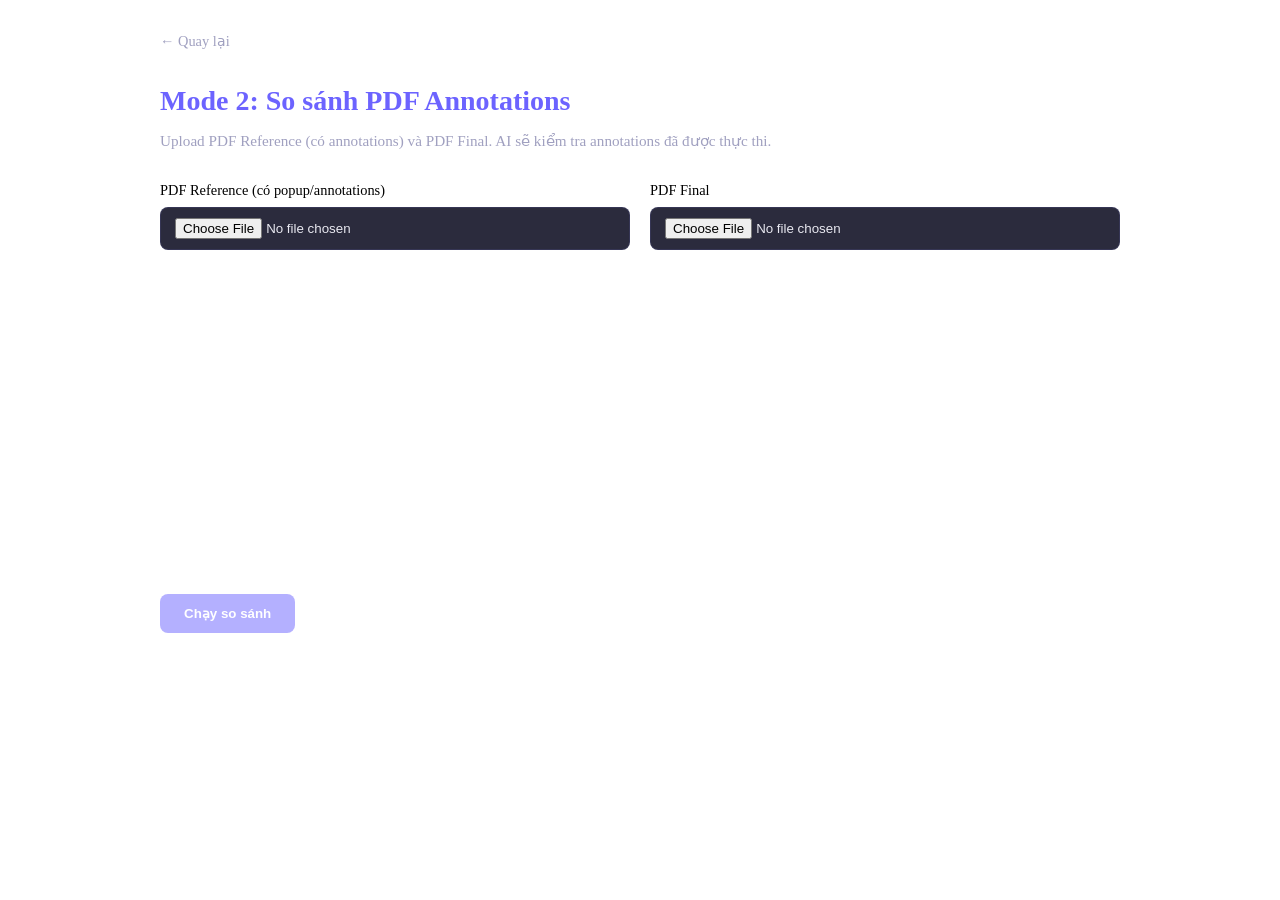
==== static/mode2/index.html @ bdebc1f9 "add mode2 add mode2 api and test template for mode2" ====
<!DOCTYPE html>
<html lang="vi">
<head>
    <meta charset="UTF-8">
    <meta name="viewport" content="width=device-width, initial-scale=1.0">
    <title>Mode 2 - So sánh PDF Annotations</title>
    <meta name="description" content="Kiểm tra popup annotations đã được thực thi trong PDF final bằng OpenAI Vision">
    <link rel="icon" href="data:image/svg+xml,<svg xmlns='http://www.w3.org/2000/svg' viewBox='0 0 100 100'><text y='.9em' font-size='90'>📄</text></svg>">
    <link rel="preconnect" href="https://fonts.googleapis.com">
    <link rel="preconnect" href="https://fonts.gstatic.com" crossorigin>
    <link href="https://fonts.googleapis.com/css2?family=Inter:wght@400;500;600;700&display=swap" rel="stylesheet">
    <link rel="stylesheet" href="/static/style.css">
    <link rel="stylesheet" href="/static/mode2/style.css">
</head>
<body>
    <div class="mode2-container">
        <header class="mode2-header">
            <a href="/" class="mode2-back">← Quay lại</a>
            <h1>Mode 2: So sánh PDF Annotations</h1>
            <p class="mode2-desc">Upload PDF Reference (có annotations) và PDF Final. AI sẽ kiểm tra annotations đã được thực thi.</p>
        </header>

        <section class="mode2-upload">
            <div class="mode2-upload-group">
                <label>PDF Reference (có popup/annotations)</label>
                <input type="file" id="refPdf" accept=".pdf" />
                <div class="mode2-preview-wrap">
                    <iframe id="previewRef" title="Preview Reference PDF" src="about:blank"></iframe>
                </div>
            </div>
            <div class="mode2-upload-group">
                <label>PDF Final</label>
                <input type="file" id="finalPdf" accept=".pdf" />
                <div class="mode2-preview-wrap">
                    <iframe id="previewFinal" title="Preview Final PDF" src="about:blank"></iframe>
                </div>
            </div>
        </section>

        <section class="mode2-actions">
            <button type="button" id="btnCompare" class="mode2-btn" disabled>Chạy so sánh</button>
        </section>

        <section class="mode2-status" id="status" hidden>
            <span id="statusText"></span>
        </section>

        <section class="mode2-result" id="result" hidden>
            <h2>Kết quả</h2>
            <div class="mode2-summary" id="summary"></div>
            <div class="mode2-links">
                <a id="linkView" href="#" target="_blank" rel="noopener">Mở tab mới</a>
                <a id="linkDownload" href="#" download>Tải PDF</a>
            </div>
            <div class="mode2-pdf-view">
                <h3>Xem PDF</h3>
                <iframe id="pdfViewer" title="PDF kết quả" src="about:blank"></iframe>
            </div>
        </section>

        <section class="mode2-error" id="error" hidden>
            <p id="errorText"></p>
        </section>
    </div>
    <script src="/static/mode2/app.js"></script>
</body>
</html>
---- static/mode2/style.css ----
/* Mode 2: So sánh PDF Annotations - Styles */
.mode2-container {
    max-width: 960px;
    margin: 0 auto;
    padding: 24px 20px 60px;
}

.mode2-header {
    margin-bottom: 32px;
}

.mode2-back {
    display: inline-block;
    color: var(--text-secondary, #a0a0c0);
    text-decoration: none;
    margin-bottom: 16px;
    font-size: 0.9rem;
}

.mode2-back:hover {
    color: var(--accent-primary, #6c63ff);
}

.mode2-header h1 {
    font-size: 1.75rem;
    font-weight: 700;
    color: var(--accent-primary, #6c63ff);
    margin-bottom: 8px;
}

.mode2-desc {
    color: var(--text-secondary, #a0a0c0);
    font-size: 0.95rem;
}

.mode2-upload {
    display: grid;
    grid-template-columns: 1fr 1fr;
    gap: 20px;
    margin-bottom: 24px;
}

.mode2-upload-group {
    display: flex;
    flex-direction: column;
    gap: 8px;
}

.mode2-upload-group label {
    font-size: 0.9rem;
    font-weight: 500;
}

.mode2-upload-group input[type="file"] {
    padding: 10px 14px;
    background: var(--bg-input, rgba(20,20,40,0.9));
    border: 1px solid var(--border-color, rgba(100,100,180,0.2));
    border-radius: var(--radius-sm, 8px);
    color: var(--text-primary, #e8e8f0);
}

.mode2-preview-wrap {
    margin-top: 12px;
    min-height: 300px;
}

.mode2-preview-wrap iframe {
    width: 100%;
    height: 400px;
    border: 1px solid var(--border-color, rgba(100,100,180,0.2));
    border-radius: var(--radius-sm, 8px);
    background: #fff;
    display: none;
}

.mode2-actions {
    margin-bottom: 20px;
}

.mode2-btn {
    padding: 12px 24px;
    background: var(--accent-primary, #6c63ff);
    color: white;
    border: none;
    border-radius: var(--radius-sm, 8px);
    font-weight: 600;
    cursor: pointer;
}

.mode2-btn:hover:not(:disabled) {
    opacity: 0.9;
}

.mode2-btn:disabled {
    opacity: 0.5;
    cursor: not-allowed;
}

.mode2-status {
    margin-bottom: 16px;
    color: var(--text-secondary, #a0a0c0);
}

.mode2-result {
    padding: 20px;
    background: var(--bg-card, rgba(30,30,55,0.7));
    border-radius: var(--radius-md, 12px);
    border: 1px solid var(--border-color, rgba(100,100,180,0.2));
}

.mode2-result h2 {
    font-size: 1.1rem;
    margin-bottom: 12px;
}

.mode2-summary {
    display: flex;
    flex-wrap: wrap;
    gap: 12px 24px;
    margin-bottom: 16px;
}

.mode2-summary div {
    font-size: 0.9rem;
}

.mode2-links {
    display: flex;
    gap: 16px;
}

.mode2-links a {
    color: var(--accent-secondary, #00d4aa);
    text-decoration: none;
}

.mode2-links a:hover {
    text-decoration: underline;
}

.mode2-pdf-view {
    margin-top: 20px;
    padding-top: 16px;
    border-top: 1px solid var(--border-color, rgba(100,100,180,0.2));
}

.mode2-pdf-view h3 {
    font-size: 1rem;
    margin-bottom: 12px;
}

.mode2-pdf-view iframe {
    width: 100%;
    height: 600px;
    border: 1px solid var(--border-color, rgba(100,100,180,0.2));
    border-radius: var(--radius-sm, 8px);
    background: #fff;
}

.mode2-error {
    padding: 16px;
    background: rgba(255, 107, 107, 0.15);
    border: 1px solid var(--accent-danger, #ff6b6b);
    border-radius: var(--radius-sm, 8px);
    color: var(--accent-danger, #ff6b6b);
}
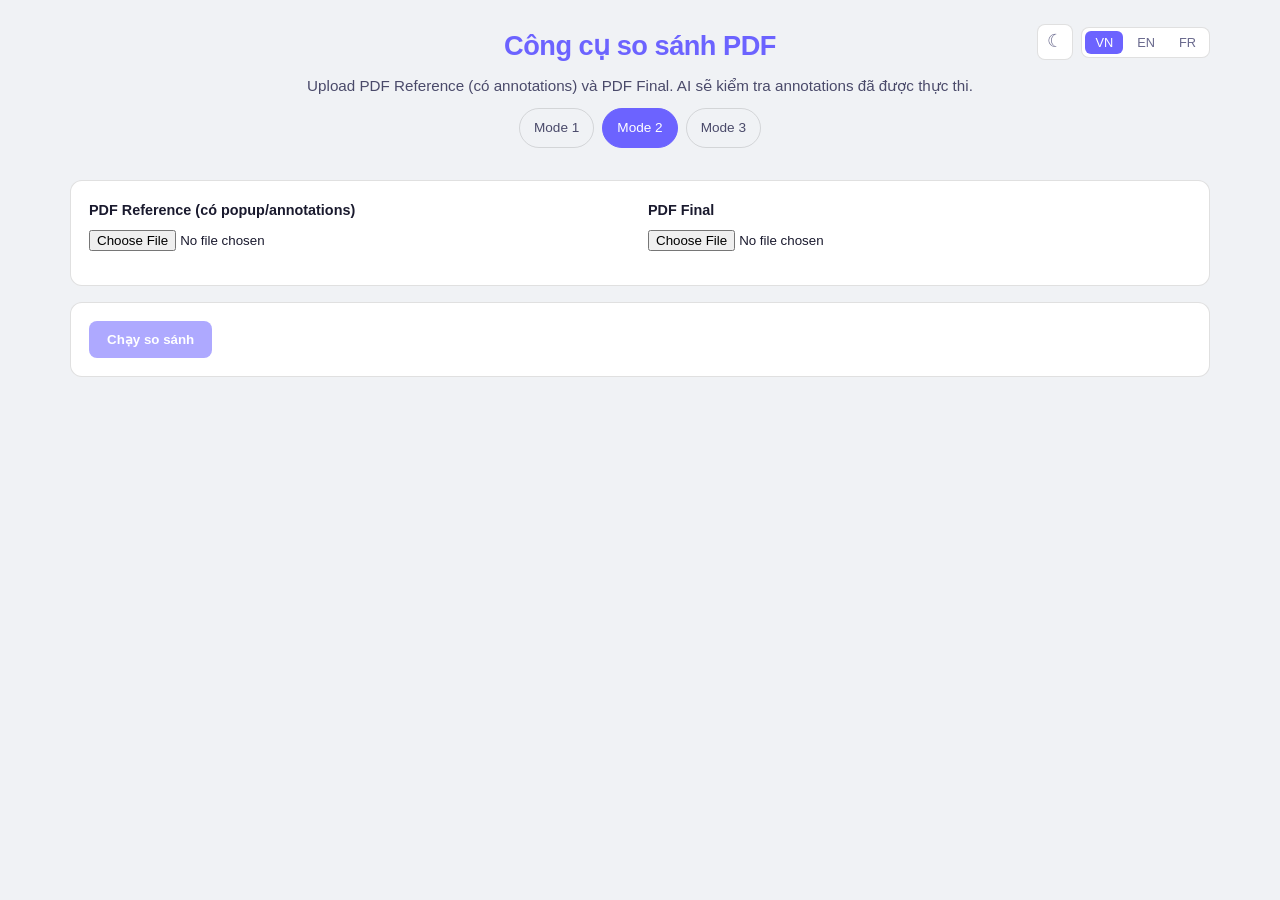
==== commit 75daeec2: "update from local" ====
--- a/static/mode2/index.html
+++ b/static/mode2/index.html
@@ -2,66 +2,71 @@
 <html lang="vi">
 <head>
     <meta charset="UTF-8">
+    <script>(function(){var t=localStorage.getItem('pdf_tool_theme')||'light';document.documentElement.setAttribute('data-theme',t);})();</script>
     <meta name="viewport" content="width=device-width, initial-scale=1.0">
     <title>Mode 2 - So sánh PDF Annotations</title>
     <meta name="description" content="Kiểm tra popup annotations đã được thực thi trong PDF final bằng OpenAI Vision">
-    <link rel="icon" href="data:image/svg+xml,<svg xmlns='http://www.w3.org/2000/svg' viewBox='0 0 100 100'><text y='.9em' font-size='90'>📄</text></svg>">
-    <link rel="preconnect" href="https://fonts.googleapis.com">
-    <link rel="preconnect" href="https://fonts.gstatic.com" crossorigin>
-    <link href="https://fonts.googleapis.com/css2?family=Inter:wght@400;500;600;700&display=swap" rel="stylesheet">
     <link rel="stylesheet" href="/static/style.css">
     <link rel="stylesheet" href="/static/mode2/style.css">
 </head>
 <body>
     <div class="mode2-container">
-        <header class="mode2-header">
-            <a href="/" class="mode2-back">← Quay lại</a>
-            <h1>Mode 2: So sánh PDF Annotations</h1>
-            <p class="mode2-desc">Upload PDF Reference (có annotations) và PDF Final. AI sẽ kiểm tra annotations đã được thực thi.</p>
+        <header class="app-header mode2-header">
+            <h1 id="header-title">Công cụ so sánh PDF</h1>
+            <p class="mode2-desc" id="header-desc">Upload PDF Reference (có annotations) và PDF Final. AI sẽ kiểm tra annotations đã được thực thi.</p>
+            <div class="mode-switch-tabs">
+                <a class="mode-tab" href="/">Mode 1</a>
+                <a class="mode-tab active" href="/mode2">Mode 2</a>
+                <a class="mode-tab" href="/mode3">Mode 3</a>
+            </div>
+            <div class="header-controls">
+                <button class="theme-toggle" id="theme-toggle" title="Đổi sáng/tối">
+                    <span class="theme-icon theme-sun">○</span>
+                    <span class="theme-icon theme-moon">☾</span>
+                </button>
+                <div class="lang-switcher">
+                    <button class="lang-btn" data-lang="vi">VN</button>
+                    <button class="lang-btn" data-lang="en">EN</button>
+                    <button class="lang-btn" data-lang="fr">FR</button>
+                </div>
+            </div>
         </header>
 
         <section class="mode2-upload">
             <div class="mode2-upload-group">
-                <label>PDF Reference (có popup/annotations)</label>
+                <label id="label-ref">PDF Reference (có popup/annotations)</label>
                 <input type="file" id="refPdf" accept=".pdf" />
-                <div class="mode2-preview-wrap">
-                    <iframe id="previewRef" title="Preview Reference PDF" src="about:blank"></iframe>
-                </div>
+                <div class="mode2-preview-wrap"><iframe id="previewRef" title="Preview Reference PDF" src="about:blank"></iframe></div>
             </div>
             <div class="mode2-upload-group">
-                <label>PDF Final</label>
+                <label id="label-final">PDF Final</label>
                 <input type="file" id="finalPdf" accept=".pdf" />
-                <div class="mode2-preview-wrap">
-                    <iframe id="previewFinal" title="Preview Final PDF" src="about:blank"></iframe>
-                </div>
+                <div class="mode2-preview-wrap"><iframe id="previewFinal" title="Preview Final PDF" src="about:blank"></iframe></div>
             </div>
         </section>
 
         <section class="mode2-actions">
-            <button type="button" id="btnCompare" class="mode2-btn" disabled>Chạy so sánh</button>
+            <button type="button" id="btnCompare" class="mode2-btn" disabled data-i18n="btnCompare">Chạy so sánh</button>
         </section>
 
-        <section class="mode2-status" id="status" hidden>
-            <span id="statusText"></span>
-        </section>
+        <section class="mode2-status" id="status" hidden><span id="statusText"></span></section>
 
         <section class="mode2-result" id="result" hidden>
-            <h2>Kết quả</h2>
+            <h2 id="results-title">Kết quả</h2>
             <div class="mode2-summary" id="summary"></div>
             <div class="mode2-links">
                 <a id="linkView" href="#" target="_blank" rel="noopener">Mở tab mới</a>
                 <a id="linkDownload" href="#" download>Tải PDF</a>
             </div>
             <div class="mode2-pdf-view">
-                <h3>Xem PDF</h3>
+                <h3 id="view-pdf">Xem PDF</h3>
                 <iframe id="pdfViewer" title="PDF kết quả" src="about:blank"></iframe>
             </div>
         </section>
 
-        <section class="mode2-error" id="error" hidden>
-            <p id="errorText"></p>
-        </section>
+        <section class="mode2-error" id="error" hidden><p id="errorText"></p></section>
     </div>
+    <script src="/static/i18n-shared.js"></script>
     <script src="/static/mode2/app.js"></script>
 </body>
 </html>
--- a/static/style.css
+++ b/static/style.css
@@ -0,0 +1,1022 @@
+:root {
+    /* Light theme */
+    --bg-primary: #f8f9fc;
+    --bg-secondary: #ffffff;
+    --bg-card: #ffffff;
+    --bg-card-hover: #f0f2f8;
+    --bg-input: #ffffff;
+    --border-color: rgba(0, 0, 0, 0.12);
+    --border-active: rgba(108, 99, 255, 0.5);
+
+    --text-primary: #1a1a2e;
+    --text-secondary: #4a4a6a;
+    --text-muted: #6a6a8e;
+
+    --accent-primary: #6c63ff;
+    --accent-secondary: #00a884;
+    --accent-warning: #e6a23c;
+    --accent-danger: #f56c6c;
+    --accent-info: #409eff;
+
+    --pass-color: #1a7d37;
+    --fail-color: #c0392b;
+    --unclear-color: #856404;
+
+    --bg-accent: #6c63ff;
+    --bg-page: #f0f2f5;
+    --gradient-primary: linear-gradient(135deg, #6c63ff 0%, #5a52e0 100%);
+
+    --shadow-sm: 0 2px 8px rgba(0,0,0,0.08);
+    --shadow-md: 0 4px 20px rgba(0,0,0,0.1);
+    --shadow-lg: 0 8px 40px rgba(0,0,0,0.12);
+    --shadow-glow: 0 0 20px rgba(108, 99, 255, 0.15);
+}
+
+/* Dark theme */
+[data-theme="dark"] {
+    --gradient-primary: linear-gradient(135deg, #7c75ff 0%, #6a62e8 100%);
+    --bg-primary: #0f0f1a;
+    --bg-secondary: #1a1a2e;
+    --bg-card: rgba(30, 30, 55, 0.9);
+    --bg-card-hover: rgba(40, 40, 70, 0.95);
+    --bg-input: rgba(20, 20, 40, 0.9);
+    --border-color: rgba(100, 100, 180, 0.2);
+    --border-active: rgba(120, 120, 220, 0.5);
+
+    --text-primary: #e8e8f0;
+    --text-secondary: #b8b8d0;
+    --text-muted: #9090b0;
+
+    --pass-color: #5dd879;
+    --fail-color: #ff6b6b;
+    --unclear-color: #ffc857;
+    --accent-warning: #ffb347;
+
+    --bg-page: #0f0f1a;
+
+    --shadow-sm: 0 2px 8px rgba(0,0,0,0.3);
+    --shadow-md: 0 4px 20px rgba(0,0,0,0.4);
+    --shadow-lg: 0 8px 40px rgba(0,0,0,0.5);
+    --shadow-glow: 0 0 20px rgba(108, 99, 255, 0.2);
+}
+
+:root {
+    --radius-sm: 8px;
+    --radius-md: 12px;
+    --radius-lg: 16px;
+    --radius-xl: 20px;
+
+    --transition-fast: 150ms ease;
+    --transition-normal: 250ms ease;
+    --transition-slow: 400ms cubic-bezier(0.4, 0, 0.2, 1);
+}
+
+/* === Reset & Base === */
+*, *::before, *::after {
+    box-sizing: border-box;
+    margin: 0;
+    padding: 0;
+}
+
+body {
+    font-family: 'Inter', -apple-system, BlinkMacSystemFont, sans-serif;
+    background: var(--bg-page);
+    color: var(--text-primary);
+    min-height: 100vh;
+    line-height: 1.6;
+    -webkit-font-smoothing: antialiased;
+}
+
+/* === Mode panels (SPA) === */
+.mode-panel.hidden { display: none !important; }
+.mode-panel { margin-top: 0; }
+.file-selected-row { margin-top: 10px; display: flex; align-items: center; gap: 10px; }
+.file-selected-row .file-name { flex: 1; font-size: 0.9rem; }
+.file-selected-row .btn-clear { padding: 4px 10px; font-size: 0.8rem; }
+
+/* === Layout === */
+.app-container {
+    max-width: 1400px;
+    margin: 0 auto;
+    padding: 24px 20px 60px;
+}
+
+.main-layout {
+    display: grid;
+    grid-template-columns: 1fr 1fr;
+    grid-template-rows: auto auto;
+    gap: 24px;
+    align-items: start;
+}
+
+#card-step1 {
+    grid-column: 1 / 2;
+}
+
+#card-step2-wrapper {
+    grid-column: 2 / 3;
+}
+
+#result-section-wrapper {
+    grid-column: 1 / 3;
+    display: flex;
+    flex-direction: column;
+    gap: 24px;
+}
+
+.layout-left, .layout-right {
+    display: contents; /* Let grid handle placement */
+}
+
+/* === Header === */
+.app-header {
+    text-align: center;
+    margin-bottom: 40px;
+    position: relative;
+}
+
+.app-header h1 {
+    font-size: 2rem;
+    font-weight: 700;
+    color: var(--accent-primary);
+    margin-bottom: 6px;
+    letter-spacing: -0.5px;
+}
+
+.app-header p {
+    color: var(--text-secondary);
+    font-size: 0.95rem;
+}
+
+.header-controls {
+    position: absolute;
+    top: 0;
+    right: 0;
+    display: flex;
+    gap: 8px;
+    align-items: center;
+}
+
+/* === Theme Toggle === */
+.theme-toggle {
+    width: 36px;
+    height: 36px;
+    padding: 0;
+    border: 1px solid var(--border-color);
+    border-radius: var(--radius-sm);
+    background: var(--bg-card);
+    color: var(--text-muted);
+    cursor: pointer;
+    display: flex;
+    align-items: center;
+    justify-content: center;
+    transition: all var(--transition-fast);
+}
+.theme-toggle:hover {
+    color: var(--text-primary);
+    background: rgba(108, 99, 255, 0.15);
+    border-color: var(--border-active);
+}
+.theme-toggle .theme-icon {
+    display: flex;
+    align-items: center;
+    justify-content: center;
+}
+.theme-toggle .theme-icon { color: inherit; font-size: 1.1rem; line-height: 1; }
+.theme-toggle .theme-icon svg { width: 18px; height: 18px; }
+.theme-toggle .theme-sun { display: none; }
+.theme-toggle .theme-moon { display: flex; }
+[data-theme="dark"] .theme-toggle .theme-sun { display: flex; }
+[data-theme="dark"] .theme-toggle .theme-moon { display: none; }
+
+/* === Language Switcher === */
+.lang-switcher {
+    display: flex;
+    gap: 4px;
+    background: var(--bg-card);
+    backdrop-filter: blur(12px);
+    border-radius: var(--radius-sm);
+    padding: 3px;
+    border: 1px solid var(--border-color);
+}
+
+.lang-btn {
+    padding: 4px 10px;
+    border: none;
+    border-radius: 6px;
+    background: transparent;
+    color: var(--text-muted);
+    cursor: pointer;
+    font-size: 0.8rem;
+    font-weight: 500;
+    transition: all var(--transition-fast);
+}
+
+.lang-btn.active {
+    background: var(--accent-primary);
+    color: white;
+}
+
+.lang-btn:hover:not(.active) {
+    color: var(--text-primary);
+    background: rgba(108, 99, 255, 0.15);
+}
+
+/* === Cards === */
+.card {
+    background: var(--bg-card);
+    backdrop-filter: blur(16px);
+    border: 1px solid var(--border-color);
+    border-radius: var(--radius-lg);
+    padding: 28px;
+    margin-bottom: 20px;
+    transition: all var(--transition-normal);
+    position: relative;
+    overflow: hidden;
+}
+
+.card::before {
+    content: '';
+    position: absolute;
+    top: 0;
+    left: 0;
+    right: 0;
+    height: 2px;
+    background: var(--accent-primary);
+    opacity: 0;
+    transition: opacity var(--transition-normal);
+}
+
+.card:hover {
+    border-color: var(--border-active);
+    box-shadow: var(--shadow-glow);
+}
+
+.card:hover::before {
+    opacity: 1;
+}
+
+.card-title {
+    font-size: 1.15rem;
+    font-weight: 600;
+    margin-bottom: 18px;
+    display: flex;
+    align-items: center;
+    gap: 10px;
+}
+
+.card-title .icon {
+    font-size: 1.3rem;
+}
+
+.step-badge {
+    display: inline-flex;
+    align-items: center;
+    justify-content: center;
+    width: 28px;
+    height: 28px;
+    border-radius: 50%;
+    background: var(--gradient-primary);
+    color: white;
+    font-size: 0.8rem;
+    font-weight: 700;
+    flex-shrink: 0;
+}
+
+/* === Buttons === */
+.btn {
+    display: inline-flex;
+    align-items: center;
+    justify-content: center;
+    gap: 8px;
+    padding: 10px 22px;
+    border: none;
+    border-radius: var(--radius-sm);
+    font-family: inherit;
+    font-size: 0.9rem;
+    font-weight: 600;
+    cursor: pointer;
+    transition: all var(--transition-normal);
+    text-decoration: none;
+    white-space: nowrap;
+}
+
+.btn:disabled {
+    opacity: 0.45;
+    cursor: not-allowed;
+}
+
+.btn-primary {
+    background: var(--accent-primary);
+    color: white;
+    box-shadow: 0 4px 15px rgba(108, 99, 255, 0.2);
+}
+
+.btn-primary:hover:not(:disabled) {
+    transform: translateY(-2px);
+    box-shadow: 0 6px 25px rgba(108, 99, 255, 0.45);
+}
+
+.btn-primary:active:not(:disabled) {
+    transform: translateY(0);
+}
+
+.btn-secondary {
+    background: rgba(255,255,255,0.06);
+    color: var(--text-primary);
+    border: 1px solid var(--border-color);
+}
+
+.btn-secondary:hover:not(:disabled) {
+    background: rgba(255,255,255,0.12);
+    border-color: var(--border-active);
+}
+
+.btn-danger {
+    background: rgba(255, 107, 107, 0.15);
+    color: var(--accent-danger);
+    border: 1px solid rgba(255, 107, 107, 0.3);
+}
+
+.btn-danger:hover:not(:disabled) {
+    background: rgba(255, 107, 107, 0.25);
+}
+
+.btn-sm {
+    padding: 6px 14px;
+    font-size: 0.8rem;
+}
+
+.btn-full {
+    width: 100%;
+}
+
+.btn-group {
+    display: flex;
+    gap: 10px;
+    flex-wrap: wrap;
+}
+
+/* === Form elements === */
+.form-group {
+    margin-bottom: 18px;
+}
+
+.form-label {
+    display: block;
+    font-size: 0.85rem;
+    font-weight: 500;
+    color: var(--text-secondary);
+    margin-bottom: 6px;
+}
+
+.form-select {
+    width: 100%;
+    padding: 10px 14px;
+    background: var(--bg-input);
+    border: 1px solid var(--border-color);
+    border-radius: var(--radius-sm);
+    color: var(--text-primary);
+    font-family: inherit;
+    font-size: 0.9rem;
+    cursor: pointer;
+    transition: border-color var(--transition-fast);
+    appearance: none;
+    background-image: url("data:image/svg+xml,%3Csvg xmlns='http://www.w3.org/2000/svg' width='12' height='12' viewBox='0 0 24 24' fill='none' stroke='%23a0a0c0' stroke-width='2'%3E%3Cpolyline points='6 9 12 15 18 9'/%3E%3C/svg%3E");
+    background-repeat: no-repeat;
+    background-position: right 12px center;
+}
+
+.form-select:focus {
+    outline: none;
+    border-color: var(--accent-primary);
+}
+
+.form-select option {
+    background: var(--bg-secondary);
+    color: var(--text-primary);
+}
+
+/* === Radio group === */
+.radio-group {
+    display: flex;
+    gap: 8px;
+}
+
+.radio-option {
+    flex: 1;
+}
+
+.radio-option input[type="radio"] {
+    display: none;
+}
+
+.radio-option label {
+    display: block;
+    padding: 10px 16px;
+    background: var(--bg-input);
+    border: 1px solid var(--border-color);
+    border-radius: var(--radius-sm);
+    text-align: center;
+    cursor: pointer;
+    font-size: 0.85rem;
+    font-weight: 500;
+    color: var(--text-secondary);
+    transition: all var(--transition-fast);
+}
+
+.radio-option input[type="radio"]:checked + label {
+    background: rgba(108, 99, 255, 0.15);
+    border-color: var(--accent-primary);
+    color: var(--text-primary);
+}
+
+.radio-option label:hover {
+    border-color: var(--border-active);
+    color: var(--text-primary);
+}
+
+/* === File upload === */
+.upload-zone {
+    border: 2px dashed var(--border-color);
+    border-radius: var(--radius-md);
+    padding: 36px 20px;
+    text-align: center;
+    cursor: pointer;
+    transition: all var(--transition-normal);
+    position: relative;
+}
+
+.upload-zone:hover,
+.upload-zone.dragover {
+    border-color: var(--accent-primary);
+    background: rgba(108, 99, 255, 0.06);
+}
+
+.upload-zone.dragover {
+    transform: scale(1.01);
+}
+
+.upload-zone .upload-icon {
+    font-size: 2.5rem;
+    margin-bottom: 10px;
+    opacity: 0.7;
+}
+
+.upload-zone .upload-title {
+    font-size: 0.95rem;
+    font-weight: 600;
+    margin-bottom: 4px;
+}
+
+.upload-zone .upload-hint {
+    font-size: 0.8rem;
+    color: var(--text-muted);
+}
+
+.upload-zone input[type="file"] {
+    position: absolute;
+    inset: 0;
+    opacity: 0;
+    cursor: pointer;
+    pointer-events: none; /* Click qua dropzone để tránh mở dialog 2 lần */
+}
+
+/* === File list === */
+.file-list {
+    margin-top: 14px;
+}
+
+.file-item {
+    display: flex;
+    align-items: center;
+    gap: 10px;
+    padding: 10px 14px;
+    background: rgba(0, 212, 170, 0.06);
+    border: 1px solid rgba(0, 212, 170, 0.2);
+    border-radius: var(--radius-sm);
+    margin-bottom: 6px;
+    font-size: 0.85rem;
+    animation: fadeSlideIn 0.3s ease;
+}
+
+.file-item .file-icon {
+    color: var(--accent-secondary);
+}
+
+.file-item .file-name {
+    flex: 1;
+    font-weight: 500;
+}
+
+.file-item .file-remove {
+    color: var(--text-muted);
+    cursor: pointer;
+    padding: 2px 6px;
+    border-radius: 4px;
+    transition: all var(--transition-fast);
+}
+
+.file-item .file-remove:hover {
+    color: var(--accent-danger);
+    background: rgba(255, 107, 107, 0.15);
+}
+
+/* === Status chips === */
+.status-chip {
+    display: inline-flex;
+    align-items: center;
+    gap: 6px;
+    padding: 5px 12px;
+    border-radius: 20px;
+    font-size: 0.78rem;
+    font-weight: 600;
+}
+
+.chip-success {
+    background: rgba(0, 212, 170, 0.12);
+    color: var(--accent-secondary);
+    border: 1px solid rgba(0, 212, 170, 0.25);
+}
+
+.chip-warning {
+    background: rgba(255, 179, 71, 0.12);
+    color: var(--accent-warning);
+    border: 1px solid rgba(255, 179, 71, 0.25);
+}
+
+.chip-error {
+    background: rgba(255, 107, 107, 0.12);
+    color: var(--accent-danger);
+    border: 1px solid rgba(255, 107, 107, 0.25);
+}
+
+.chip-info {
+    background: rgba(108, 99, 255, 0.12);
+    color: #a8a0ff;
+    border: 1px solid rgba(108, 99, 255, 0.25);
+}
+
+/* === Progress bar === */
+.progress-wrapper {
+    margin: 18px 0;
+}
+
+.progress-bar-bg {
+    width: 100%;
+    height: 6px;
+    background: rgba(255,255,255,0.06);
+    border-radius: 3px;
+    overflow: hidden;
+}
+
+.progress-bar-fill {
+    height: 100%;
+    background: var(--accent-primary);
+    border-radius: 3px;
+    transition: width 0.5s cubic-bezier(0.4, 0, 0.2, 1);
+    position: relative;
+}
+
+svg {
+    width: 20px;
+    height: 20px;
+    stroke-width: 2;
+    vertical-align: middle;
+}
+
+.icon-lg svg {
+    width: 32px;
+    height: 32px;
+}
+
+.spinner-icon svg {
+    animation: rotate 2s linear infinite;
+}
+
+@keyframes rotate {
+    from { transform: rotate(0deg); }
+    to { transform: rotate(360deg); }
+}
+
+.icon-danger {
+    color: var(--accent-danger);
+}
+
+.card-title i {
+    margin-right: 8px;
+    color: var(--accent-primary);
+}
+
+.progress-bar-fill::after {
+    content: '';
+    position: absolute;
+    top: 0;
+    left: 0;
+    right: 0;
+    bottom: 0;
+    background: linear-gradient(90deg,
+        transparent,
+        rgba(255,255,255,0.2),
+        transparent
+    );
+    animation: shimmer 1.5s infinite;
+}
+
+.progress-text {
+    display: flex;
+    justify-content: space-between;
+    font-size: 0.78rem;
+    color: var(--text-secondary);
+    margin-top: 6px;
+}
+
+/* === Log / Progress messages === */
+.log-container {
+    max-height: 240px;
+    overflow-y: auto;
+    background: var(--bg-input);
+    border: 1px solid var(--border-color);
+    border-radius: var(--radius-sm);
+    padding: 12px;
+    font-family: 'JetBrains Mono', 'Fira Code', monospace;
+    font-size: 0.78rem;
+    line-height: 1.8;
+}
+
+.log-container::-webkit-scrollbar {
+    width: 4px;
+}
+
+.log-container::-webkit-scrollbar-track {
+    background: transparent;
+}
+
+.log-container::-webkit-scrollbar-thumb {
+    background: var(--border-color);
+    border-radius: 2px;
+}
+
+.log-line {
+    animation: fadeIn 0.2s ease;
+}
+
+.log-line.log-done {
+    color: var(--accent-secondary);
+}
+
+.log-line.log-running {
+    color: var(--accent-info);
+}
+
+.log-line.log-error {
+    color: var(--accent-danger);
+}
+
+.log-line.log-warning {
+    color: var(--accent-warning);
+}
+
+/* === Metrics grid === */
+.metrics-grid {
+    display: grid;
+    grid-template-columns: repeat(auto-fit, minmax(140px, 1fr));
+    gap: 12px;
+    margin: 18px 0;
+}
+
+.metric-card {
+    background: rgba(108, 99, 255, 0.05);
+    border: 1px solid var(--border-color);
+    border-radius: var(--radius-md);
+    padding: 16px;
+    text-align: center;
+}
+
+.metric-value {
+    font-size: 1.8rem;
+    font-weight: 700;
+    color: var(--accent-primary);
+}
+
+.metric-label {
+    font-size: 0.75rem;
+    color: var(--text-muted);
+    text-transform: uppercase;
+    letter-spacing: 0.5px;
+    margin-top: 4px;
+}
+
+/* === Result cards === */
+.result-card {
+    background: rgba(255, 255, 255, 0.02);
+    border: 1px solid var(--border-color);
+    border-radius: var(--radius-md);
+    padding: 20px;
+    margin-bottom: 14px;
+    animation: fadeSlideIn 0.4s ease;
+}
+
+.result-header {
+    display: flex;
+    align-items: center;
+    justify-content: space-between;
+    margin-bottom: 14px;
+}
+
+.result-title {
+    font-weight: 600;
+    font-size: 0.95rem;
+    display: flex;
+    align-items: center;
+    gap: 8px;
+}
+
+/* === PDF preview === */
+.metric-card.metric-warning .metric-value {
+    color: var(--accent-danger);
+    font-weight: 700;
+}
+
+.pdf-preview {
+    width: 100%;
+    height: 700px;
+    border: 1px solid var(--border-color);
+    border-radius: var(--radius-md);
+    overflow: hidden;
+    margin-top: 14px;
+    background: #ffffff; /* Explicit background for PDF */
+}
+
+.pdf-preview iframe {
+    width: 100%;
+    height: 100%;
+    border: none;
+}
+
+/* === Alerts === */
+.alert {
+    padding: 12px 16px;
+    border-radius: var(--radius-sm);
+    font-size: 0.85rem;
+    margin-bottom: 14px;
+    display: flex;
+    align-items: flex-start;
+    gap: 10px;
+    animation: fadeSlideIn 0.3s ease;
+}
+
+.alert-info {
+    background: rgba(108, 99, 255, 0.08);
+    border: 1px solid rgba(108, 99, 255, 0.2);
+    color: #b0a8ff;
+}
+
+.alert-success {
+    background: rgba(0, 212, 170, 0.08);
+    border: 1px solid rgba(0, 212, 170, 0.2);
+    color: var(--accent-secondary);
+}
+
+.alert-warning {
+    background: rgba(255, 179, 71, 0.08);
+    border: 1px solid rgba(255, 179, 71, 0.2);
+    color: var(--accent-warning);
+}
+
+.alert-error {
+    background: rgba(255, 107, 107, 0.08);
+    border: 1px solid rgba(255, 107, 107, 0.2);
+    color: var(--accent-danger);
+}
+
+/* === Processed PDF List === */
+.pdf-list {
+    display: grid;
+    gap: 8px;
+}
+
+.pdf-list-item {
+    display: flex;
+    align-items: center;
+    gap: 12px;
+    padding: 12px 16px;
+    background: var(--bg-input);
+    border: 1px solid var(--border-color);
+    border-radius: var(--radius-sm);
+    cursor: pointer;
+    transition: all var(--transition-fast);
+}
+
+.pdf-list-item:hover {
+    border-color: var(--accent-primary);
+    background: rgba(108, 99, 255, 0.06);
+}
+
+.pdf-list-item.selected {
+    border-color: var(--accent-primary);
+    background: rgba(108, 99, 255, 0.1);
+}
+
+.pdf-list-item .pdf-icon {
+    font-size: 1.3rem;
+}
+
+.pdf-list-item .pdf-details {
+    flex: 1;
+}
+
+.pdf-list-item .pdf-name {
+    font-weight: 600;
+    font-size: 0.9rem;
+}
+
+.pdf-list-item .pdf-meta {
+    font-size: 0.75rem;
+    color: var(--text-muted);
+    margin-top: 2px;
+}
+
+.file-meta-muted {
+    font-size: 0.72rem;
+    color: var(--text-muted);
+    opacity: 0.72;
+    margin-top: 2px;
+}
+
+/* === Confirmation dialog === */
+.dialog-overlay {
+    position: fixed;
+    inset: 0;
+    background: rgba(0, 0, 0, 0.6);
+    backdrop-filter: blur(4px);
+    display: flex;
+    align-items: center;
+    justify-content: center;
+    z-index: 1000;
+    animation: fadeIn 0.2s ease;
+}
+
+.dialog-box {
+    background: var(--bg-secondary);
+    border: 1px solid var(--border-color);
+    border-radius: var(--radius-lg);
+    padding: 28px;
+    max-width: 420px;
+    width: 90%;
+    box-shadow: var(--shadow-lg);
+    animation: scaleIn 0.25s ease;
+}
+
+.dialog-title {
+    font-size: 1.1rem;
+    font-weight: 600;
+    margin-bottom: 12px;
+}
+
+.dialog-body {
+    font-size: 0.9rem;
+    color: var(--text-secondary);
+    margin-bottom: 20px;
+    line-height: 1.5;
+}
+
+.dialog-actions {
+    display: flex;
+    gap: 10px;
+    justify-content: flex-end;
+}
+
+/* === Hidden === */
+.hidden {
+    display: none !important;
+}
+
+/* === Divider === */
+.divider {
+    height: 1px;
+    background: var(--border-color);
+    margin: 24px 0;
+}
+
+/* === Spinner === */
+.spinner {
+    display: inline-block;
+    width: 18px;
+    height: 18px;
+    border: 2px solid rgba(255,255,255,0.15);
+    border-top-color: var(--accent-primary);
+    border-radius: 50%;
+    animation: spin 0.7s linear infinite;
+}
+
+/* === Animations === */
+@keyframes fadeIn {
+    from { opacity: 0; }
+    to { opacity: 1; }
+}
+
+@keyframes fadeSlideIn {
+    from {
+        opacity: 0;
+        transform: translateY(10px);
+    }
+    to {
+        opacity: 1;
+        transform: translateY(0);
+    }
+}
+
+@keyframes scaleIn {
+    from {
+        opacity: 0;
+        transform: scale(0.92);
+    }
+    to {
+        opacity: 1;
+        transform: scale(1);
+    }
+}
+
+@keyframes spin {
+    to { transform: rotate(360deg); }
+}
+
+@keyframes shimmer {
+    0% { transform: translateX(-100%); }
+    100% { transform: translateX(100%); }
+}
+
+@keyframes pulse {
+    0%, 100% { opacity: 1; }
+    50% { opacity: 0.5; }
+}
+
+/* === Responsive === */
+@media (max-width: 640px) {
+    .app-container {
+        padding: 14px 12px 40px;
+    }
+
+    .app-header h1 {
+        font-size: 1.5rem;
+    }
+
+    .header-controls {
+        position: static;
+        justify-content: center;
+        margin-top: 12px;
+    }
+
+    .card {
+        padding: 18px;
+    }
+
+    .radio-group {
+        flex-direction: column;
+    }
+
+    .metrics-grid {
+        grid-template-columns: repeat(2, 1fr);
+    }
+
+    .btn-group {
+        flex-direction: column;
+    }
+}
+
+.mode-switch-tabs {
+    display: flex;
+    gap: 8px;
+    justify-content: center;
+    margin: 10px 0 16px;
+}
+
+.mode-tab {
+    display: inline-block;
+    padding: 8px 14px;
+    border: 1px solid var(--border-color);
+    border-radius: 999px;
+    color: var(--text-secondary);
+    text-decoration: none;
+    font-size: 0.85rem;
+    font-family: inherit;
+    background: transparent;
+    cursor: pointer;
+    transition: all var(--transition-fast);
+}
+.mode-tab:focus {
+    outline: none;
+}
+
+.mode-tab:hover {
+    color: var(--text-primary);
+    border-color: var(--border-active);
+}
+
+.mode-tab.active {
+    color: #fff;
+    background: var(--accent-primary);
+    border-color: var(--accent-primary);
+}
+
--- a/static/mode2/style.css
+++ b/static/mode2/style.css
@@ -1,11 +1,23 @@
-/* Mode 2: So sánh PDF Annotations - Styles */
+/* Mode 2 and Mode 3 shared styles */
+.mode3-layout {
+    display: grid;
+    grid-template-columns: minmax(0, 500px) 1fr;
+    gap: 24px;
+    align-items: start;
+}
+.mode3-left { min-width: 0; display: flex; justify-content: center; }
+.mode3-right { min-width: 0; display: flex; flex-direction: column; gap: 24px; }
+@media (max-width: 900px) {
+    .mode3-layout { grid-template-columns: 1fr; }
+}
+
 .mode2-container {
-    max-width: 960px;
+    max-width: 1180px;
     margin: 0 auto;
-    padding: 24px 20px 60px;
-}
-
-.mode2-header {
+    padding: 24px 20px 56px;
+}
+
+.mode2-header.app-header {
     margin-bottom: 32px;
 }
 
@@ -13,7 +25,7 @@
     display: inline-block;
     color: var(--text-secondary, #a0a0c0);
     text-decoration: none;
-    margin-bottom: 16px;
+    margin-bottom: 12px;
     font-size: 0.9rem;
 }
 
@@ -22,10 +34,10 @@
 }
 
 .mode2-header h1 {
-    font-size: 1.75rem;
+    font-size: 1.7rem;
     font-weight: 700;
     color: var(--accent-primary, #6c63ff);
-    margin-bottom: 8px;
+    margin-bottom: 6px;
 }
 
 .mode2-desc {
@@ -33,11 +45,22 @@
     font-size: 0.95rem;
 }
 
+.mode2-upload,
+.mode2-result,
+.mode2-error,
+.mode2-status,
+.mode2-actions {
+    background: var(--bg-card, rgba(30, 30, 55, 0.7));
+    border: 1px solid var(--border-color, rgba(100, 100, 180, 0.2));
+    border-radius: 12px;
+    padding: 18px;
+    margin-bottom: 16px;
+}
+
 .mode2-upload {
     display: grid;
     grid-template-columns: 1fr 1fr;
-    gap: 20px;
-    margin-bottom: 24px;
+    gap: 16px;
 }
 
 .mode2-upload-group {
@@ -48,89 +71,64 @@
 
 .mode2-upload-group label {
     font-size: 0.9rem;
-    font-weight: 500;
-}
-
-.mode2-upload-group input[type="file"] {
-    padding: 10px 14px;
-    background: var(--bg-input, rgba(20,20,40,0.9));
-    border: 1px solid var(--border-color, rgba(100,100,180,0.2));
-    border-radius: var(--radius-sm, 8px);
-    color: var(--text-primary, #e8e8f0);
+    font-weight: 600;
+}
+
+.mode2-upload-group .upload-zone input[type="file"] {
+    position: absolute;
+    inset: 0;
+    opacity: 0;
+    cursor: pointer;
+    pointer-events: none; /* Click qua dropzone để tránh mở dialog 2 lần */
 }
 
 .mode2-preview-wrap {
-    margin-top: 12px;
-    min-height: 300px;
+    margin-top: 8px;
 }
 
 .mode2-preview-wrap iframe {
     width: 100%;
-    height: 400px;
-    border: 1px solid var(--border-color, rgba(100,100,180,0.2));
-    border-radius: var(--radius-sm, 8px);
+    height: 380px;
+    border: 1px solid var(--border-color, rgba(100, 100, 180, 0.2));
+    border-radius: 8px;
     background: #fff;
     display: none;
 }
 
-.mode2-actions {
-    margin-bottom: 20px;
-}
-
 .mode2-btn {
-    padding: 12px 24px;
+    padding: 11px 18px;
     background: var(--accent-primary, #6c63ff);
-    color: white;
+    color: #fff;
     border: none;
-    border-radius: var(--radius-sm, 8px);
+    border-radius: 8px;
     font-weight: 600;
     cursor: pointer;
 }
 
 .mode2-btn:hover:not(:disabled) {
-    opacity: 0.9;
+    filter: brightness(1.06);
 }
 
 .mode2-btn:disabled {
-    opacity: 0.5;
+    opacity: 0.55;
     cursor: not-allowed;
 }
 
-.mode2-status {
-    margin-bottom: 16px;
-    color: var(--text-secondary, #a0a0c0);
-}
-
-.mode2-result {
-    padding: 20px;
-    background: var(--bg-card, rgba(30,30,55,0.7));
-    border-radius: var(--radius-md, 12px);
-    border: 1px solid var(--border-color, rgba(100,100,180,0.2));
-}
-
-.mode2-result h2 {
-    font-size: 1.1rem;
+.mode2-summary {
+    display: flex;
+    flex-wrap: wrap;
+    gap: 10px 18px;
     margin-bottom: 12px;
 }
 
-.mode2-summary {
-    display: flex;
+.mode2-links {
+    display: flex;
+    gap: 14px;
     flex-wrap: wrap;
-    gap: 12px 24px;
-    margin-bottom: 16px;
-}
-
-.mode2-summary div {
-    font-size: 0.9rem;
-}
-
-.mode2-links {
-    display: flex;
-    gap: 16px;
 }
 
 .mode2-links a {
-    color: var(--accent-secondary, #00d4aa);
+    color: var(--accent-secondary, #0ee7b8);
     text-decoration: none;
 }
 
@@ -139,28 +137,281 @@
 }
 
 .mode2-pdf-view {
-    margin-top: 20px;
-    padding-top: 16px;
-    border-top: 1px solid var(--border-color, rgba(100,100,180,0.2));
-}
-
-.mode2-pdf-view h3 {
-    font-size: 1rem;
+    margin-top: 12px;
+}
+.mode2-pdf-view iframe {
+    width: 100%;
+    height: 400px;
+    border: 1px solid var(--border-color, rgba(100, 100, 180, 0.2));
+    border-radius: 8px;
+    background: #fff;
+}
+
+.mode2-error {
+    background: rgba(255, 107, 107, 0.12);
+    border-color: rgba(255, 107, 107, 0.35);
+    color: #ff9d9d;
+}
+
+.mode2-gpt-images {
+    margin-top: 14px;
+}
+
+.mode2-gpt-images-list {
+    display: grid;
+    grid-template-columns: repeat(auto-fill, minmax(180px, 1fr));
+    gap: 12px;
+}
+
+.mode2-gpt-images-list a {
+    display: flex;
+    flex-direction: column;
+    gap: 6px;
+    text-decoration: none;
+    color: var(--text-primary, #e8e8f0);
+    background: rgba(20, 20, 40, 0.92);
+    border: 1px solid var(--border-color, rgba(100, 100, 180, 0.2));
+    border-radius: 8px;
+    padding: 8px;
+}
+
+.mode2-gpt-images-list img {
+    width: 100%;
+    height: 120px;
+    object-fit: cover;
+    border-radius: 6px;
+    border: 1px solid var(--border-color, rgba(100, 100, 180, 0.2));
+}
+
+.mode2-gpt-images-list span {
+    font-size: 12px;
+    word-break: break-word;
+}
+
+@media (max-width: 900px) {
+    .mode2-upload {
+        grid-template-columns: 1fr;
+    }
+
+    .mode2-pdf-view iframe {
+        height: 500px;
+    }
+}
+
+/* ---- Mode 3 Result Styles ---- */
+.mode3-summary-badges {
+    display: flex;
+    flex-wrap: wrap;
+    gap: 8px;
     margin-bottom: 12px;
 }
-
-.mode2-pdf-view iframe {
-    width: 100%;
-    height: 600px;
-    border: 1px solid var(--border-color, rgba(100,100,180,0.2));
-    border-radius: var(--radius-sm, 8px);
-    background: #fff;
-}
-
-.mode2-error {
-    padding: 16px;
-    background: rgba(255, 107, 107, 0.15);
-    border: 1px solid var(--accent-danger, #ff6b6b);
-    border-radius: var(--radius-sm, 8px);
-    color: var(--accent-danger, #ff6b6b);
-}
+.mode3-badge {
+    display: inline-flex;
+    align-items: center;
+    padding: 4px 12px;
+    border-radius: 20px;
+    font-size: 0.82rem;
+    font-weight: 600;
+    letter-spacing: 0.02em;
+}
+.mode3-badge-total { background: var(--bg-card, #f0f0f0); color: var(--text-primary, #333); border: 1px solid var(--border-color, #ddd); }
+.mode3-badge-pass  { background: rgba(40, 167, 69, 0.12); color: var(--pass-color, #1a7d37); }
+.mode3-badge-fail  { background: rgba(220, 53, 69, 0.12); color: var(--fail-color, #c0392b); }
+.mode3-badge-unclear { background: rgba(255, 193, 7, 0.15); color: var(--unclear-color, #856404); }
+
+.mode3-zones-info { margin-bottom: 12px; }
+.mode3-zones-label { font-size: 0.82rem; color: var(--text-muted, #888); }
+.mode3-summary-note { font-size: 0.85rem; color: var(--text-secondary, #555); margin-bottom: 12px; padding: 10px 12px; background: var(--bg-card); border-radius: 8px; border: 1px solid var(--border-color); }
+.mode3-all-passed { padding: 20px; text-align: center; font-size: 0.95rem; color: var(--text-secondary); background: rgba(40, 167, 69, 0.08); border-radius: 8px; border: 1px solid rgba(40, 167, 69, 0.25); }
+.mode3-empty-msg { color: var(--text-muted); font-size: 0.85rem; }
+
+.mode3-rule-table-wrap {
+    overflow-x: auto;
+    margin-bottom: 16px;
+    max-height: 420px;
+    overflow-y: auto;
+}
+.mode3-rule-table {
+    width: 100%;
+    border-collapse: collapse;
+    font-size: 0.82rem;
+}
+.mode3-rule-table th {
+    text-align: left;
+    padding: 6px 10px;
+    border-bottom: 2px solid var(--border-color, #ddd);
+    position: sticky;
+    top: 0;
+    background: var(--bg-card, #fff);
+    color: var(--text-primary, #333);
+    z-index: 1;
+    font-weight: 600;
+}
+.mode3-rule-table td {
+    padding: 5px 10px;
+    border-bottom: 1px solid var(--border-color, #eee);
+    vertical-align: top;
+    color: var(--text-primary, #333);
+}
+.mode3-type-header { background: var(--bg-card, #f5f5f5); border-top: 1px solid var(--border-color, #e0e0e0); }
+.mode3-type-header td { padding: 10px 12px; font-size: 0.9rem; }
+.mode3-row-pass  { background: rgba(40, 167, 69, 0.05); }
+.mode3-row-fail  { background: rgba(220, 53, 69, 0.06); }
+.mode3-row-unclear { background: rgba(255, 193, 7, 0.06); }
+
+.mode3-status-chip {
+    display: inline-flex;
+    align-items: center;
+    gap: 3px;
+    padding: 2px 8px;
+    border-radius: 12px;
+    font-size: 0.78rem;
+    font-weight: 600;
+    white-space: nowrap;
+}
+.mode3-status-pass    { background: rgba(40,167,69,0.15); color: var(--pass-color, #1a7d37); }
+.mode3-status-fail    { background: rgba(220,53,69,0.15); color: var(--fail-color, #c0392b); }
+.mode3-status-unclear { background: rgba(255,193,7,0.18); color: var(--unclear-color, #856404); }
+
+.mode3-sev {
+    display: inline-block;
+    padding: 1px 6px;
+    border-radius: 8px;
+    font-size: 0.75rem;
+    font-weight: 500;
+}
+.mode3-sev-blocker { background: rgba(220,53,69,0.12); color: var(--fail-color, #c0392b); }
+.mode3-sev-major   { background: rgba(255,152,0,0.12); color: var(--accent-warning, #e65100); }
+.mode3-sev-minor   { background: rgba(158,158,158,0.12); color: var(--text-muted, #616161); }
+
+.mode3-reason {
+    max-width: 280px;
+    word-break: break-word;
+    color: var(--text-secondary, #555);
+}
+
+.mode3-soft-section {
+    margin-bottom: 12px;
+    padding: 12px;
+    background: var(--bg-card, #f9f9f9);
+    border: 1px solid var(--border-color, #eee);
+    border-radius: 8px;
+}
+.mode3-soft-header { font-size: 0.9rem; margin-bottom: 6px; color: var(--text-primary, #333); }
+.mode3-soft-reason { font-size: 0.82rem; color: var(--text-secondary, #555); margin-bottom: 8px; }
+.mode3-soft-issues {
+    margin: 0;
+    padding-left: 18px;
+    font-size: 0.82rem;
+    color: var(--text-primary, #333);
+}
+.mode3-soft-issues li { margin-bottom: 3px; }
+
+/* ---- Mode 3 Debug Panel ---- */
+.mode3-debug-panel {
+    margin: 16px 0;
+    display: flex;
+    flex-direction: column;
+    gap: 8px;
+}
+.mode3-debug-panel details {
+    border: 1px solid var(--border-color, #ddd);
+    border-radius: 8px;
+    overflow: hidden;
+}
+.mode3-debug-panel details[open] {
+    border-color: var(--accent-primary, #6c5ce7);
+}
+.mode3-debug-title {
+    padding: 10px 14px;
+    font-size: 0.85rem;
+    font-weight: 600;
+    cursor: pointer;
+    background: var(--bg-card, #f5f5f5);
+    color: var(--text-primary, #333);
+    user-select: none;
+}
+.mode3-debug-title:hover {
+    background: var(--bg-card-hover, #ececec);
+}
+
+.mode3-debug-images {
+    padding: 12px;
+}
+.mode3-debug-img-wrap {
+    margin-bottom: 8px;
+}
+.mode3-debug-img-wrap img {
+    width: 100%;
+    border-radius: 6px;
+    border: 1px solid var(--border-color, #ddd);
+}
+.mode3-debug-img-label {
+    text-align: center;
+    font-size: 0.78rem;
+    color: var(--text-secondary, #555);
+    margin-top: 4px;
+}
+
+.mode3-debug-crops {
+    padding: 12px;
+    display: grid;
+    grid-template-columns: repeat(auto-fill, minmax(140px, 1fr));
+    gap: 10px;
+}
+.mode3-crop-card {
+    border: 1px solid var(--border-color, #ddd);
+    border-radius: 8px;
+    overflow: hidden;
+    background: var(--bg-card, #fff);
+}
+.mode3-crop-pair {
+    display: grid;
+    grid-template-columns: 1fr 1fr;
+    gap: 2px;
+}
+.mode3-crop-pair img:only-child {
+    grid-column: 1 / -1;
+}
+.mode3-crop-card img {
+    width: 100%;
+    display: block;
+    max-height: 160px;
+    object-fit: contain;
+    background: var(--bg-input, #f0f0f0);
+}
+.mode3-crop-mask {
+    background: var(--bg-secondary, #1a1a2e) !important;
+}
+.mode3-crop-seg {
+    font-size: 0.68rem;
+    color: var(--accent-primary, #6c5ce7);
+    font-weight: 500;
+}
+.mode3-crop-label {
+    padding: 6px 8px;
+    display: flex;
+    flex-direction: column;
+    gap: 2px;
+}
+.mode3-crop-class {
+    font-size: 0.78rem;
+    font-weight: 600;
+    color: var(--text-primary, #333);
+}
+.mode3-crop-dim {
+    font-size: 0.72rem;
+    color: var(--text-secondary, #555);
+}
+.mode3-crop-gpt {
+    border-color: var(--accent-primary, #6c5ce7);
+}
+.mode3-crop-yolo {
+    border-color: var(--border-color, #999);
+}
+.mode3-debug-empty {
+    padding: 12px;
+    text-align: center;
+    font-size: 0.82rem;
+    color: var(--text-muted, #888);
+}
